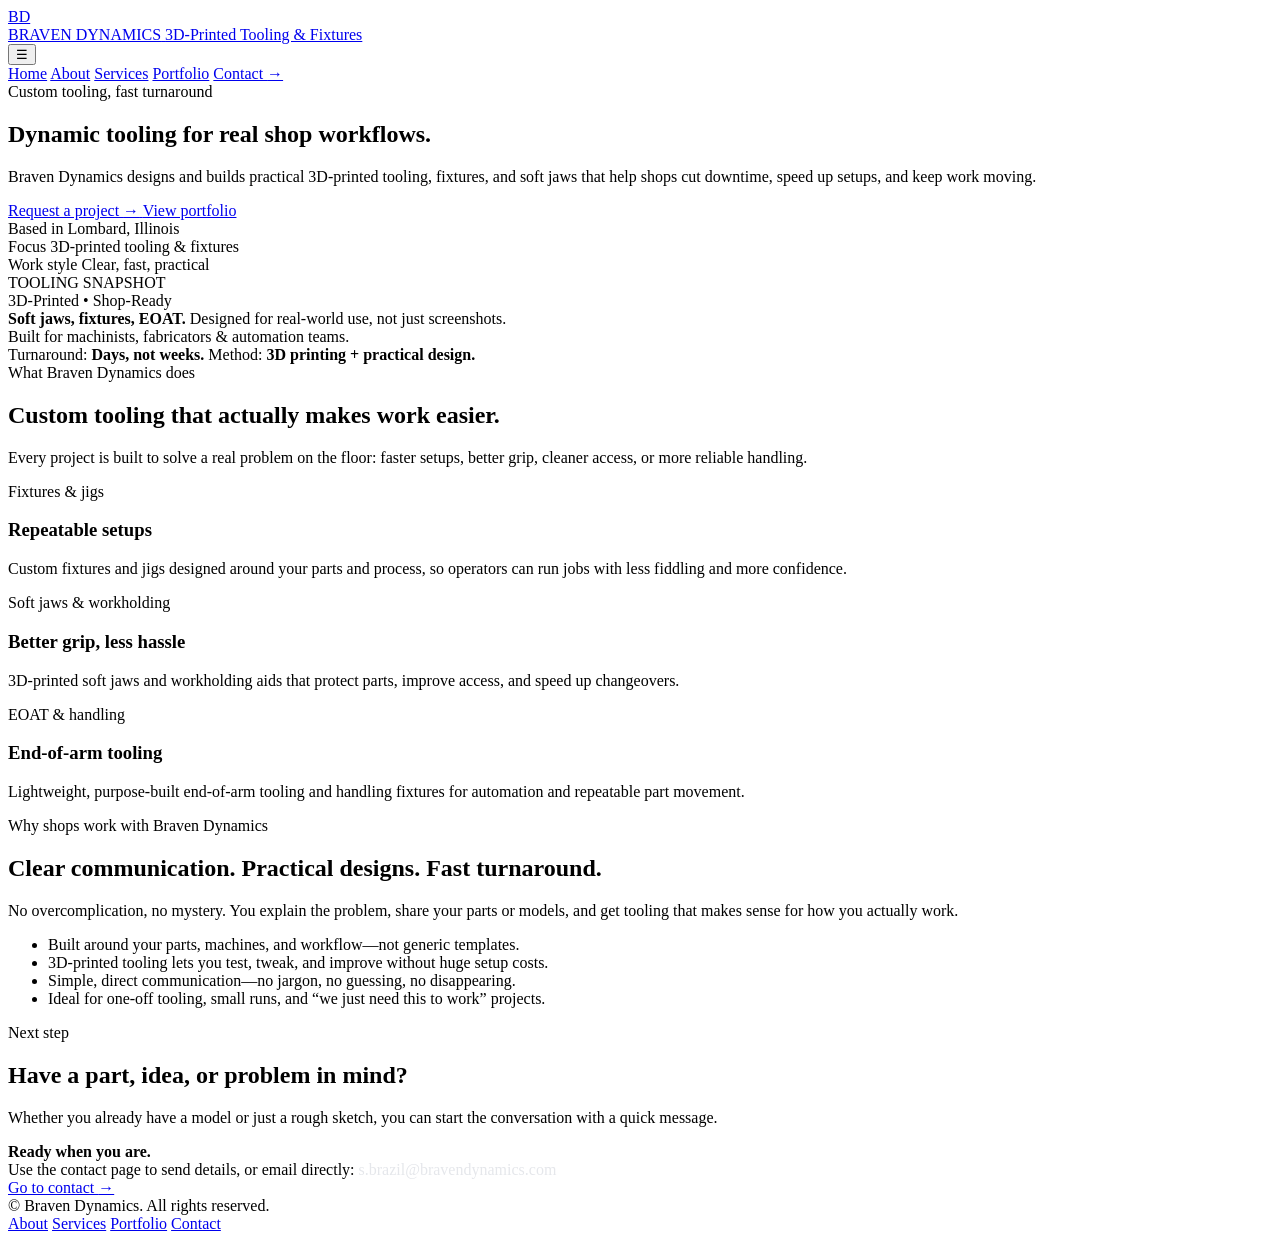
==== index.html @ e19ca47b "Create index.html" ====
<!DOCTYPE html>
<html lang="en">
<head>
  <meta charset="UTF-8" />
  <title>Braven Dynamics | 3D-Printed Tooling & Custom Fixtures</title>
  <meta name="viewport" content="width=device-width, initial-scale=1" />
  <link rel="stylesheet" href="style.css" />
</head>
<body>
<div class="site-wrapper">
  <header class="top-bar">
    <div class="container nav">
      <a href="index.html" class="brand">
        <div class="brand-mark">BD</div>
        <div class="brand-text">
          <span class="brand-name">BRAVEN DYNAMICS</span>
          <span class="brand-tagline">3D-Printed Tooling & Fixtures</span>
        </div>
      </a>

      <button class="nav-toggle" aria-label="Toggle navigation">☰</button>

      <nav class="nav-links">
        <a href="index.html">Home</a>
        <a href="about.html">About</a>
        <a href="services.html">Services</a>
        <a href="portfolio.html">Portfolio</a>
        <a href="contact.html" class="nav-cta">
          Contact
          <span>→</span>
        </a>
      </nav>
    </div>
  </header>

  <main>
    <section class="hero">
      <div class="container hero-grid">
        <div>
          <div class="hero-kicker">
            <div class="hero-kicker-dot"></div>
            Custom tooling, fast turnaround
          </div>

          <h1 class="hero-title">
            <span>Dynamic tooling</span>
            <span class="hero-title-accent">for real shop workflows.</span>
          </h1>

          <p class="hero-subtitle">
            Braven Dynamics designs and builds practical 3D-printed tooling, fixtures, and soft jaws
            that help shops cut downtime, speed up setups, and keep work moving.
          </p>

          <div class="hero-actions">
            <a href="contact.html" class="btn-primary">
              Request a project
              <span>→</span>
            </a>
            <a href="portfolio.html" class="btn-secondary">
              View portfolio
            </a>
          </div>

          <div class="hero-meta">
            <div class="hero-meta-item">
              <span class="hero-meta-label">Based in</span>
              <span class="hero-meta-value">Lombard, Illinois</span>
            </div>
            <div class="hero-meta-item">
              <span class="hero-meta-label">Focus</span>
              <span class="hero-meta-value">3D-printed tooling & fixtures</span>
            </div>
            <div class="hero-meta-item">
              <span class="hero-meta-label">Work style</span>
              <span class="hero-meta-value">Clear, fast, practical</span>
            </div>
          </div>
        </div>

        <div class="hero-visual">
          <div class="hero-card">
            <div class="hero-card-header">
              <div class="hero-card-title">TOOLING SNAPSHOT</div>
              <div class="hero-card-pill">3D-Printed • Shop-Ready</div>
            </div>

            <div class="hero-card-main">
              <div class="hero-card-metric">
                <strong>Soft jaws, fixtures, EOAT.</strong>
                <span>Designed for real-world use, not just screenshots.</span>
              </div>
              <div>
                <div class="hero-card-badge">
                  <div class="hero-card-badge-dot"></div>
                  Built for machinists, fabricators & automation teams.
                </div>
              </div>
            </div>

            <div class="hero-card-footer">
              <span>Turnaround: <strong>Days, not weeks.</strong></span>
              <span>Method: <strong>3D printing + practical design.</strong></span>
            </div>
          </div>

          <div class="hero-orbit">
            <div class="hero-orbit-circle"></div>
            <div class="hero-orbit-circle"></div>
            <div class="hero-orbit-dot"></div>
          </div>
        </div>
      </div>
    </section>

    <section class="section">
      <div class="container">
        <div class="section-header">
          <div class="section-kicker">What Braven Dynamics does</div>
          <h2 class="section-title">Custom tooling that actually makes work easier.</h2>
          <p class="section-description">
            Every project is built to solve a real problem on the floor: faster setups, better grip,
            cleaner access, or more reliable handling.
          </p>
        </div>

        <div class="card-grid">
          <div class="card">
            <div class="card-label">Fixtures & jigs</div>
            <h3 class="card-title">Repeatable setups</h3>
            <p class="card-body">
              Custom fixtures and jigs designed around your parts and process, so operators can run
              jobs with less fiddling and more confidence.
            </p>
          </div>

          <div class="card">
            <div class="card-label">Soft jaws & workholding</div>
            <h3 class="card-title">Better grip, less hassle</h3>
            <p class="card-body">
              3D-printed soft jaws and workholding aids that protect parts, improve access, and
              speed up changeovers.
            </p>
          </div>

          <div class="card">
            <div class="card-label">EOAT & handling</div>
            <h3 class="card-title">End-of-arm tooling</h3>
            <p class="card-body">
              Lightweight, purpose-built end-of-arm tooling and handling fixtures for automation
              and repeatable part movement.
            </p>
          </div>
        </div>
      </div>
    </section>

    <section class="section">
      <div class="container two-column">
        <div>
          <div class="section-header">
            <div class="section-kicker">Why shops work with Braven Dynamics</div>
            <h2 class="section-title">Clear communication. Practical designs. Fast turnaround.</h2>
            <p class="section-description">
              No overcomplication, no mystery. You explain the problem, share your parts or models,
              and get tooling that makes sense for how you actually work.
            </p>
          </div>
        </div>

        <div>
          <ul class="list">
            <li>
              <div class="list-bullet"></div>
              <span>Built around your parts, machines, and workflow—not generic templates.</span>
            </li>
            <li>
              <div class="list-bullet"></div>
              <span>3D-printed tooling lets you test, tweak, and improve without huge setup costs.</span>
            </li>
            <li>
              <div class="list-bullet"></div>
              <span>Simple, direct communication—no jargon, no guessing, no disappearing.</span>
            </li>
            <li>
              <div class="list-bullet"></div>
              <span>Ideal for one-off tooling, small runs, and “we just need this to work” projects.</span>
            </li>
          </ul>
        </div>
      </div>
    </section>

    <section class="section">
      <div class="container">
        <div class="section-header">
          <div class="section-kicker">Next step</div>
          <h2 class="section-title">Have a part, idea, or problem in mind?</h2>
          <p class="section-description">
            Whether you already have a model or just a rough sketch, you can start the conversation
            with a quick message.
          </p>
        </div>

        <div class="form-card">
          <div class="form-footer">
            <div>
              <strong>Ready when you are.</strong><br />
              Use the contact page to send details, or email directly:
              <span style="color:#e5e7eb;">s.brazil@bravendynamics.com</span>
            </div>
            <a href="contact.html" class="btn-primary">
              Go to contact
              <span>→</span>
            </a>
          </div>
        </div>
      </div>
    </section>
  </main>

  <footer class="footer">
    <div class="container footer-inner">
      <span>© Braven Dynamics. All rights reserved.</span>
      <div class="footer-links">
        <a href="about.html">About</a>
        <a href="services.html">Services</a>
        <a href="portfolio.html">Portfolio</a>
        <a href="contact.html">Contact</a>
      </div>
    </div>
  </footer>
</div>

<script src="script.js"></script>
</body>
</html>
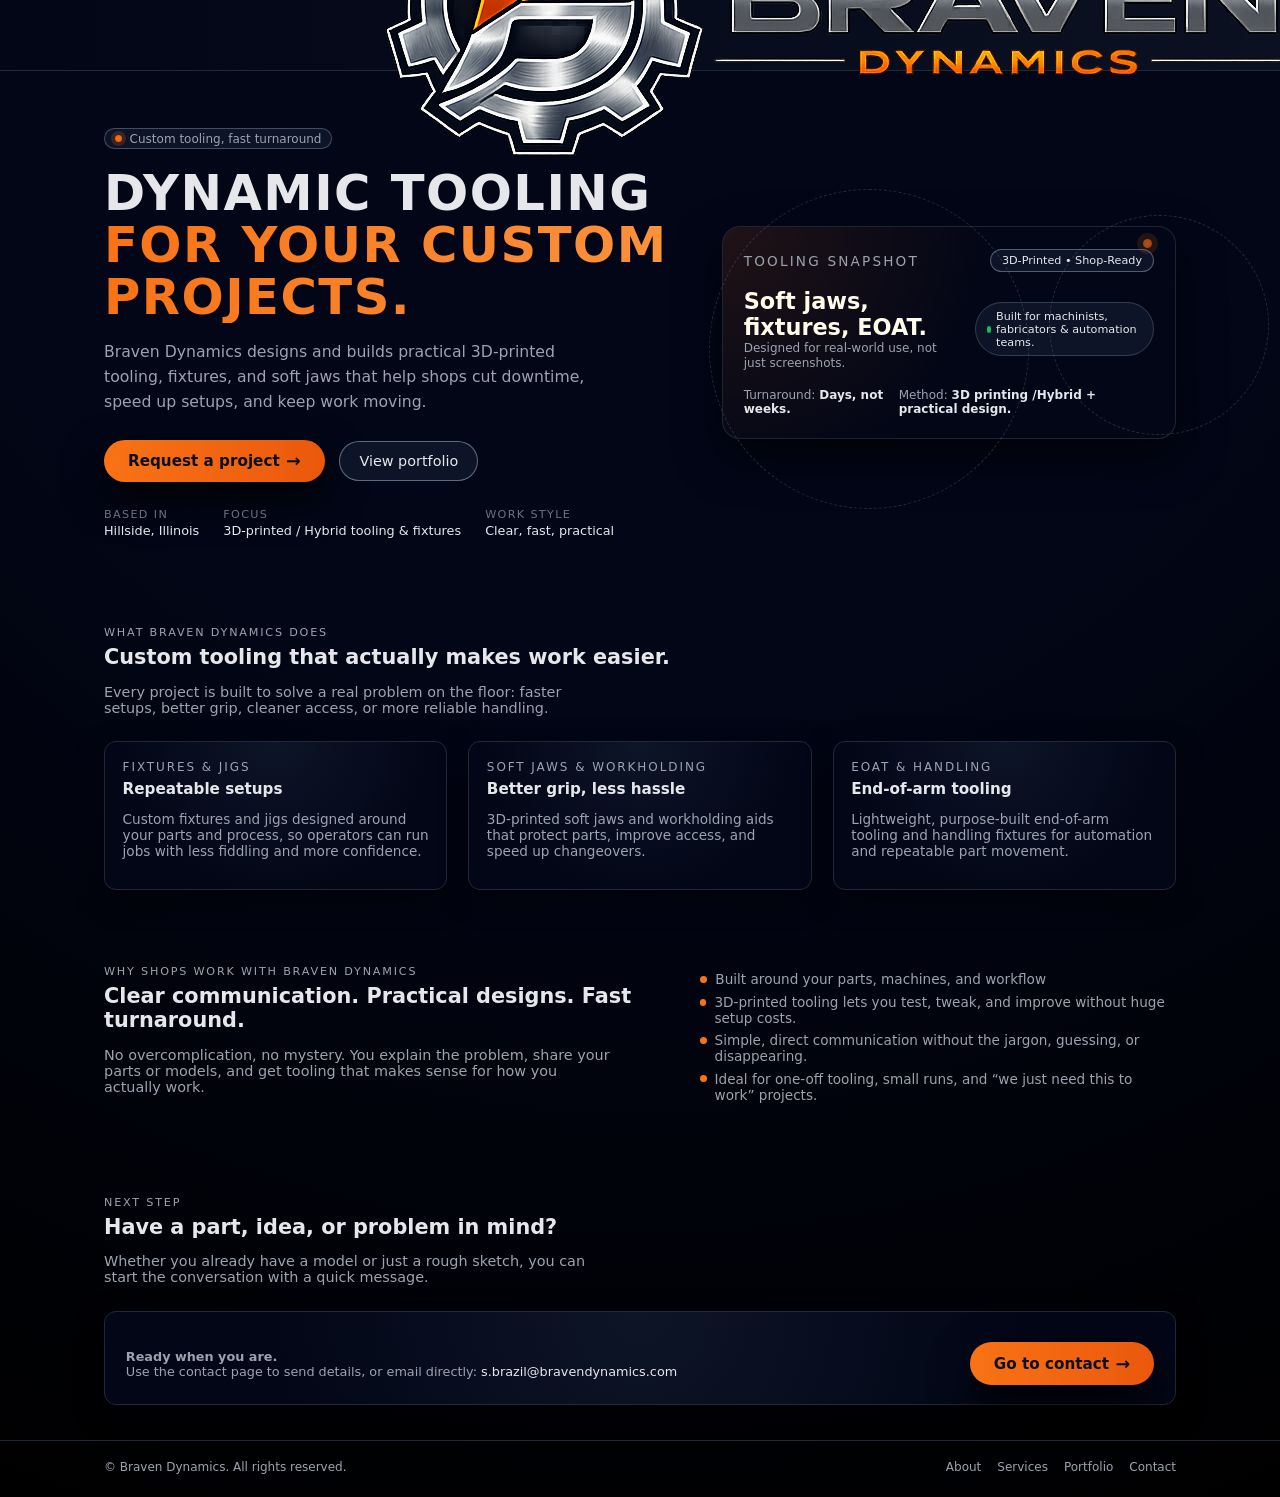
==== commit 9614712b: "Update index.html" ====
--- a/index.html
+++ b/index.html
@@ -11,10 +11,8 @@
   <header class="top-bar">
     <div class="container nav">
       <a href="index.html" class="brand">
-        <div class="brand-mark">BD</div>
         <div class="brand-text">
-          <span class="brand-name">BRAVEN DYNAMICS</span>
-          <span class="brand-tagline">3D-Printed Tooling & Fixtures</span>
+          <img src="images/braven-dynamics-logo.png" alt="Braven Dynamics Logo" class="logo">
         </div>
       </a>
 
@@ -43,8 +41,8 @@
           </div>
 
           <h1 class="hero-title">
-            <span>Dynamic tooling</span>
-            <span class="hero-title-accent">for real shop workflows.</span>
+            <span>Dynamic Tooling</span>
+            <span class="hero-title-accent">for your custom projects.</span>
           </h1>
 
           <p class="hero-subtitle">
@@ -65,11 +63,11 @@
           <div class="hero-meta">
             <div class="hero-meta-item">
               <span class="hero-meta-label">Based in</span>
-              <span class="hero-meta-value">Lombard, Illinois</span>
+              <span class="hero-meta-value">Hillside, Illinois</span>
             </div>
             <div class="hero-meta-item">
               <span class="hero-meta-label">Focus</span>
-              <span class="hero-meta-value">3D-printed tooling & fixtures</span>
+              <span class="hero-meta-value">3D-printed / Hybrid tooling & fixtures</span>
             </div>
             <div class="hero-meta-item">
               <span class="hero-meta-label">Work style</span>
@@ -100,7 +98,7 @@
 
             <div class="hero-card-footer">
               <span>Turnaround: <strong>Days, not weeks.</strong></span>
-              <span>Method: <strong>3D printing + practical design.</strong></span>
+              <span>Method: <strong>3D printing /Hybrid + practical design.</strong></span>
             </div>
           </div>
 
@@ -172,7 +170,7 @@
           <ul class="list">
             <li>
               <div class="list-bullet"></div>
-              <span>Built around your parts, machines, and workflow—not generic templates.</span>
+              <span>Built around your parts, machines, and workflow</span>
             </li>
             <li>
               <div class="list-bullet"></div>
@@ -180,7 +178,7 @@
             </li>
             <li>
               <div class="list-bullet"></div>
-              <span>Simple, direct communication—no jargon, no guessing, no disappearing.</span>
+              <span>Simple, direct communication without the jargon, guessing, or disappearing.</span>
             </li>
             <li>
               <div class="list-bullet"></div>
--- a/style.css
+++ b/style.css
@@ -0,0 +1,747 @@
+:root {
+  --bg-dark: #050816;
+  --bg-darker: #020617;
+  --bg-card: #0b1120;
+  --text-main: #e5e7eb;
+  --text-muted: #9ca3af;
+  --accent: #f97316;
+  --accent-soft: rgba(249, 115, 22, 0.12);
+  --border-subtle: #1f2937;
+  --radius-lg: 12px;
+  --radius-md: 8px;
+  --radius-full: 999px;
+  --shadow-soft: 0 18px 45px rgba(0, 0, 0, 0.65);
+  --shadow-subtle: 0 10px 30px rgba(0, 0, 0, 0.45);
+  --max-width: 1120px;
+  --nav-height: 70px;
+}
+
+*,
+*::before,
+*::after {
+  box-sizing: border-box;
+}
+
+html, body {
+  margin: 0;
+  padding: 0;
+  font-family: system-ui, -apple-system, BlinkMacSystemFont, "SF Pro Text",
+    "Segoe UI", sans-serif;
+  background: radial-gradient(circle at top, #020617 0, #020617 40%, #000 100%);
+  color: var(--text-main);
+  scroll-behavior: smooth;
+}
+
+body {
+  min-height: 100vh;
+}
+
+/* Layout */
+
+.site-wrapper {
+  min-height: 100vh;
+  display: flex;
+  flex-direction: column;
+}
+
+main {
+  flex: 1;
+}
+
+/* Container */
+
+.container {
+  width: 100%;
+  max-width: var(--max-width);
+  margin: 0 auto;
+  padding: 0 1.5rem;
+}
+
+/* Top bar */
+
+.top-bar {
+  background: linear-gradient(to right, #020617, #0b1120);
+  border-bottom: 1px solid var(--border-subtle);
+  position: sticky;
+  top: 0;
+  z-index: 50;
+  backdrop-filter: blur(14px);
+  background-color: rgba(2, 6, 23, 0.92);
+}
+
+.nav {
+  height: var(--nav-height);
+  display: flex;
+  align-items: center;
+  justify-content: space-between;
+}
+
+.brand {
+  display: flex;
+  align-items: center;
+  gap: 0.6rem;
+}
+
+.brand-mark {
+  width: 32px;
+  height: 32px;
+  border-radius: 10px;
+  background: radial-gradient(circle at 30% 20%, #f97316, #ea580c 40%, #111827 100%);
+  box-shadow: 0 0 0 1px rgba(249, 115, 22, 0.4), 0 12px 30px rgba(0, 0, 0, 0.8);
+  display: flex;
+  align-items: center;
+  justify-content: center;
+  color: #fefce8;
+  font-weight: 700;
+  font-size: 0.9rem;
+}
+
+.brand-text {
+  display: flex;
+  flex-direction: column;
+}
+
+.brand-name {
+  font-weight: 700;
+  letter-spacing: 0.12em;
+  font-size: 0.8rem;
+  text-transform: uppercase;
+}
+
+.brand-tagline {
+  font-size: 0.7rem;
+  color: var(--text-muted);
+}
+
+/* Nav links */
+
+.nav-links {
+  display: flex;
+  align-items: center;
+  gap: 1.5rem;
+}
+
+.nav-links a {
+  color: var(--text-muted);
+  text-decoration: none;
+  font-size: 0.9rem;
+  position: relative;
+  padding-bottom: 0.2rem;
+  transition: color 0.18s ease;
+}
+
+.nav-links a::after {
+  content: "";
+  position: absolute;
+  left: 0;
+  bottom: 0;
+  width: 0;
+  height: 2px;
+  background: linear-gradient(to right, #f97316, #fb923c);
+  border-radius: 999px;
+  transition: width 0.2s ease;
+}
+
+.nav-links a:hover {
+  color: #f9fafb;
+}
+
+.nav-links a:hover::after {
+  width: 100%;
+}
+
+.nav-cta {
+  padding: 0.45rem 1rem;
+  border-radius: var(--radius-full);
+  border: 1px solid rgba(249, 115, 22, 0.6);
+  background: radial-gradient(circle at top left, rgba(249, 115, 22, 0.18), transparent 55%);
+  color: #fefce8;
+  font-size: 0.85rem;
+  text-decoration: none;
+  display: inline-flex;
+  align-items: center;
+  gap: 0.35rem;
+  box-shadow: 0 10px 25px rgba(0, 0, 0, 0.7);
+}
+
+.nav-cta span {
+  font-size: 1rem;
+}
+
+/* Mobile nav */
+
+.nav-toggle {
+  display: none;
+  background: none;
+  border: none;
+  color: var(--text-main);
+  font-size: 1.4rem;
+}
+
+@media (max-width: 768px) {
+  .nav-links {
+    display: none;
+  }
+
+  .nav-toggle {
+    display: block;
+  }
+
+  .nav-links.mobile-open {
+    display: flex;
+    flex-direction: column;
+    position: absolute;
+    top: var(--nav-height);
+    right: 0;
+    left: 0;
+    padding: 1rem 1.5rem 1.25rem;
+    background: radial-gradient(circle at top, #020617, #020617 40%, #000 100%);
+    border-bottom: 1px solid var(--border-subtle);
+  }
+
+  .nav-links.mobile-open a {
+    padding: 0.4rem 0;
+  }
+
+  .nav-links.mobile-open .nav-cta {
+    margin-top: 0.4rem;
+    justify-content: center;
+  }
+}
+
+/* Hero */
+
+.hero {
+  padding: 3.5rem 0 3rem;
+}
+
+.hero-grid {
+  display: grid;
+  grid-template-columns: minmax(0, 1.4fr) minmax(0, 1.1fr);
+  gap: 2.5rem;
+  align-items: center;
+}
+
+.hero-kicker {
+  display: inline-flex;
+  align-items: center;
+  gap: 0.5rem;
+  padding: 0.18rem 0.6rem;
+  border-radius: var(--radius-full);
+  background: rgba(15, 23, 42, 0.9);
+  border: 1px solid rgba(148, 163, 184, 0.4);
+  color: var(--text-muted);
+  font-size: 0.75rem;
+  margin-bottom: 1.1rem;
+}
+
+.hero-kicker-dot {
+  width: 7px;
+  height: 7px;
+  border-radius: 999px;
+  background: radial-gradient(circle at center, #f97316, #ea580c);
+  box-shadow: 0 0 0 4px rgba(249, 115, 22, 0.18);
+}
+
+.hero-title {
+  font-size: clamp(2.2rem, 3vw + 1.4rem, 3.1rem);
+  line-height: 1.05;
+  letter-spacing: 0.03em;
+  text-transform: uppercase;
+  margin: 0 0 0.8rem;
+}
+
+.hero-title span {
+  display: block;
+}
+
+.hero-title-accent {
+  background: linear-gradient(to right, #f97316, #fb923c);
+  -webkit-background-clip: text;
+  color: transparent;
+}
+
+.hero-subtitle {
+  font-size: 0.98rem;
+  color: var(--text-muted);
+  max-width: 32rem;
+  line-height: 1.6;
+  margin-bottom: 1.6rem;
+}
+
+.hero-actions {
+  display: flex;
+  flex-wrap: wrap;
+  gap: 0.9rem;
+  align-items: center;
+  margin-bottom: 1.6rem;
+}
+
+.btn-primary {
+  padding: 0.7rem 1.5rem;
+  border-radius: var(--radius-full);
+  border: none;
+  background: linear-gradient(to right, #f97316, #ea580c);
+  color: #0b1120;
+  font-weight: 600;
+  font-size: 0.95rem;
+  text-decoration: none;
+  display: inline-flex;
+  align-items: center;
+  gap: 0.4rem;
+  box-shadow: 0 16px 40px rgba(0, 0, 0, 0.9);
+  cursor: pointer;
+}
+
+.btn-primary span {
+  font-size: 1.1rem;
+}
+
+.btn-secondary {
+  padding: 0.7rem 1.2rem;
+  border-radius: var(--radius-full);
+  border: 1px solid rgba(148, 163, 184, 0.6);
+  background: rgba(15, 23, 42, 0.9);
+  color: var(--text-main);
+  font-size: 0.9rem;
+  text-decoration: none;
+  display: inline-flex;
+  align-items: center;
+  gap: 0.4rem;
+}
+
+.hero-meta {
+  display: flex;
+  flex-wrap: wrap;
+  gap: 1.5rem;
+  font-size: 0.8rem;
+  color: var(--text-muted);
+}
+
+.hero-meta-item {
+  display: flex;
+  flex-direction: column;
+  gap: 0.15rem;
+}
+
+.hero-meta-label {
+  text-transform: uppercase;
+  letter-spacing: 0.12em;
+  font-size: 0.7rem;
+  color: #6b7280;
+}
+
+.hero-meta-value {
+  color: #e5e7eb;
+}
+
+/* Hero visual */
+
+.hero-visual {
+  position: relative;
+}
+
+.hero-card {
+  background: radial-gradient(circle at top left, rgba(249, 115, 22, 0.12), #020617 55%);
+  border-radius: 18px;
+  border: 1px solid rgba(31, 41, 55, 0.9);
+  box-shadow: var(--shadow-soft);
+  padding: 1.4rem 1.3rem;
+  position: relative;
+  overflow: hidden;
+}
+
+.hero-card-header {
+  display: flex;
+  justify-content: space-between;
+  align-items: center;
+  margin-bottom: 1rem;
+}
+
+.hero-card-title {
+  font-size: 0.85rem;
+  text-transform: uppercase;
+  letter-spacing: 0.16em;
+  color: #9ca3af;
+}
+
+.hero-card-pill {
+  padding: 0.25rem 0.7rem;
+  border-radius: var(--radius-full);
+  background: rgba(15, 23, 42, 0.9);
+  border: 1px solid rgba(148, 163, 184, 0.5);
+  font-size: 0.7rem;
+  color: #e5e7eb;
+}
+
+.hero-card-main {
+  display: grid;
+  grid-template-columns: minmax(0, 1.2fr) minmax(0, 1fr);
+  gap: 1rem;
+  align-items: center;
+}
+
+.hero-card-metric {
+  font-size: 0.8rem;
+  color: var(--text-muted);
+}
+
+.hero-card-metric strong {
+  display: block;
+  font-size: 1.4rem;
+  color: #fefce8;
+}
+
+.hero-card-metric span {
+  font-size: 0.75rem;
+}
+
+.hero-card-badge {
+  padding: 0.4rem 0.7rem;
+  border-radius: var(--radius-full);
+  background: rgba(15, 23, 42, 0.9);
+  border: 1px solid rgba(55, 65, 81, 0.9);
+  font-size: 0.7rem;
+  color: #e5e7eb;
+  display: inline-flex;
+  align-items: center;
+  gap: 0.35rem;
+}
+
+.hero-card-badge-dot {
+  width: 7px;
+  height: 7px;
+  border-radius: 999px;
+  background: radial-gradient(circle at center, #22c55e, #16a34a);
+}
+
+.hero-card-footer {
+  margin-top: 1.1rem;
+  display: flex;
+  justify-content: space-between;
+  align-items: center;
+  font-size: 0.75rem;
+  color: var(--text-muted);
+}
+
+.hero-card-footer span strong {
+  color: #e5e7eb;
+}
+
+.hero-orbit {
+  position: absolute;
+  inset: -40px;
+  pointer-events: none;
+  opacity: 0.7;
+}
+
+.hero-orbit-circle {
+  position: absolute;
+  border-radius: 999px;
+  border: 1px dashed rgba(148, 163, 184, 0.35);
+}
+
+.hero-orbit-circle:nth-child(1) {
+  width: 220px;
+  height: 220px;
+  top: 10%;
+  right: -10%;
+}
+
+.hero-orbit-circle:nth-child(2) {
+  width: 320px;
+  height: 320px;
+  bottom: -10%;
+  left: 5%;
+}
+
+.hero-orbit-dot {
+  width: 9px;
+  height: 9px;
+  border-radius: 999px;
+  background: radial-gradient(circle at center, #f97316, #ea580c);
+  position: absolute;
+  top: 18%;
+  right: 12%;
+  box-shadow: 0 0 0 6px rgba(249, 115, 22, 0.18);
+}
+
+/* Sections */
+
+.section {
+  padding: 2.5rem 0 2.2rem;
+}
+
+.section-header {
+  margin-bottom: 1.6rem;
+}
+
+.section-kicker {
+  text-transform: uppercase;
+  letter-spacing: 0.16em;
+  font-size: 0.7rem;
+  color: #9ca3af;
+  margin-bottom: 0.4rem;
+}
+
+.section-title {
+  font-size: 1.3rem;
+  margin: 0;
+}
+
+.section-description {
+  font-size: 0.9rem;
+  color: var(--text-muted);
+  max-width: 32rem;
+}
+
+/* Cards */
+
+.card-grid {
+  display: grid;
+  grid-template-columns: repeat(3, minmax(0, 1fr));
+  gap: 1.3rem;
+}
+
+.card {
+  background: radial-gradient(circle at top, rgba(15, 23, 42, 0.9), #020617 70%);
+  border-radius: var(--radius-lg);
+  border: 1px solid var(--border-subtle);
+  padding: 1.1rem 1.1rem 1rem;
+  box-shadow: var(--shadow-subtle);
+}
+
+.card-label {
+  font-size: 0.75rem;
+  text-transform: uppercase;
+  letter-spacing: 0.16em;
+  color: #9ca3af;
+  margin-bottom: 0.35rem;
+}
+
+.card-title {
+  font-size: 0.95rem;
+  margin: 0 0 0.4rem;
+}
+
+.card-body {
+  font-size: 0.85rem;
+  color: var(--text-muted);
+}
+
+/* Two-column section */
+
+.two-column {
+  display: grid;
+  grid-template-columns: minmax(0, 1.2fr) minmax(0, 1fr);
+  gap: 1.6rem;
+}
+
+.list {
+  list-style: none;
+  padding: 0;
+  margin: 0.4rem 0 0;
+}
+
+.list li {
+  display: flex;
+  align-items: flex-start;
+  gap: 0.5rem;
+  font-size: 0.85rem;
+  color: var(--text-muted);
+  margin-bottom: 0.4rem;
+}
+
+.list-bullet {
+  width: 7px;
+  height: 7px;
+  border-radius: 999px;
+  background: var(--accent);
+  margin-top: 0.3rem;
+}
+
+/* Portfolio */
+
+.portfolio-grid {
+  display: grid;
+  grid-template-columns: repeat(3, minmax(0, 1fr));
+  gap: 1.2rem;
+}
+
+.portfolio-card {
+  background: radial-gradient(circle at top, rgba(15, 23, 42, 0.9), #020617 70%);
+  border-radius: var(--radius-lg);
+  border: 1px solid var(--border-subtle);
+  overflow: hidden;
+  box-shadow: var(--shadow-subtle);
+}
+
+.portfolio-thumb {
+  background: linear-gradient(135deg, #020617, #111827);
+  height: 140px;
+  display: flex;
+  align-items: center;
+  justify-content: center;
+  color: #4b5563;
+  font-size: 0.8rem;
+}
+
+.portfolio-body {
+  padding: 0.9rem 1rem 0.9rem;
+}
+
+.portfolio-title {
+  font-size: 0.9rem;
+  margin: 0 0 0.25rem;
+}
+
+.portfolio-meta {
+  font-size: 0.75rem;
+  color: var(--text-muted);
+}
+
+/* Forms */
+
+.form-card {
+  background: radial-gradient(circle at top, rgba(15, 23, 42, 0.9), #020617 70%);
+  border-radius: var(--radius-lg);
+  border: 1px solid var(--border-subtle);
+  padding: 1.3rem 1.3rem 1.2rem;
+  box-shadow: var(--shadow-subtle);
+}
+
+.form-row {
+  display: flex;
+  gap: 1rem;
+  flex-wrap: wrap;
+}
+
+.form-group {
+  flex: 1;
+  min-width: 180px;
+  display: flex;
+  flex-direction: column;
+  gap: 0.3rem;
+  margin-bottom: 0.8rem;
+}
+
+label {
+  font-size: 0.8rem;
+  color: #e5e7eb;
+}
+
+input,
+textarea {
+  background: #020617;
+  border-radius: var(--radius-md);
+  border: 1px solid #1f2937;
+  padding: 0.55rem 0.7rem;
+  color: var(--text-main);
+  font-size: 0.85rem;
+  outline: none;
+}
+
+input:focus,
+textarea:focus {
+  border-color: rgba(249, 115, 22, 0.8);
+  box-shadow: 0 0 0 1px rgba(249, 115, 22, 0.4);
+}
+
+textarea {
+  min-height: 120px;
+  resize: vertical;
+}
+
+.form-footer {
+  display: flex;
+  justify-content: space-between;
+  align-items: center;
+  gap: 0.8rem;
+  margin-top: 0.6rem;
+  font-size: 0.8rem;
+  color: var(--text-muted);
+}
+
+/* Footer */
+
+.footer {
+  border-top: 1px solid var(--border-subtle);
+  padding: 1.2rem 0 1.4rem;
+  font-size: 0.75rem;
+  color: var(--text-muted);
+}
+
+.footer-inner {
+  display: flex;
+  justify-content: space-between;
+  align-items: center;
+  gap: 0.8rem;
+  flex-wrap: wrap;
+}
+
+.footer-links {
+  display: flex;
+  gap: 1rem;
+}
+
+.footer-links a {
+  color: var(--text-muted);
+  text-decoration: none;
+}
+
+/* Page header */
+
+.page-header {
+  padding: 2.4rem 0 1.6rem;
+}
+
+.page-kicker {
+  text-transform: uppercase;
+  letter-spacing: 0.16em;
+  font-size: 0.7rem;
+  color: #9ca3af;
+  margin-bottom: 0.4rem;
+}
+
+.page-title {
+  font-size: 1.7rem;
+  margin: 0 0 0.4rem;
+}
+
+.page-description {
+  font-size: 0.9rem;
+  color: var(--text-muted);
+  max-width: 34rem;
+}
+
+/* Responsive */
+
+@media (max-width: 960px) {
+  .hero-grid {
+    grid-template-columns: minmax(0, 1fr);
+  }
+
+  .hero-visual {
+    order: -1;
+  }
+
+  .card-grid,
+  .portfolio-grid {
+    grid-template-columns: repeat(2, minmax(0, 1fr));
+  }
+
+  .two-column {
+    grid-template-columns: minmax(0, 1fr);
+  }
+}
+
+@media (max-width: 640px) {
+  .card-grid,
+  .portfolio-grid {
+    grid-template-columns: minmax(0, 1fr);
+  }
+
+  .hero {
+    padding-top: 2.4rem;
+  }
+}
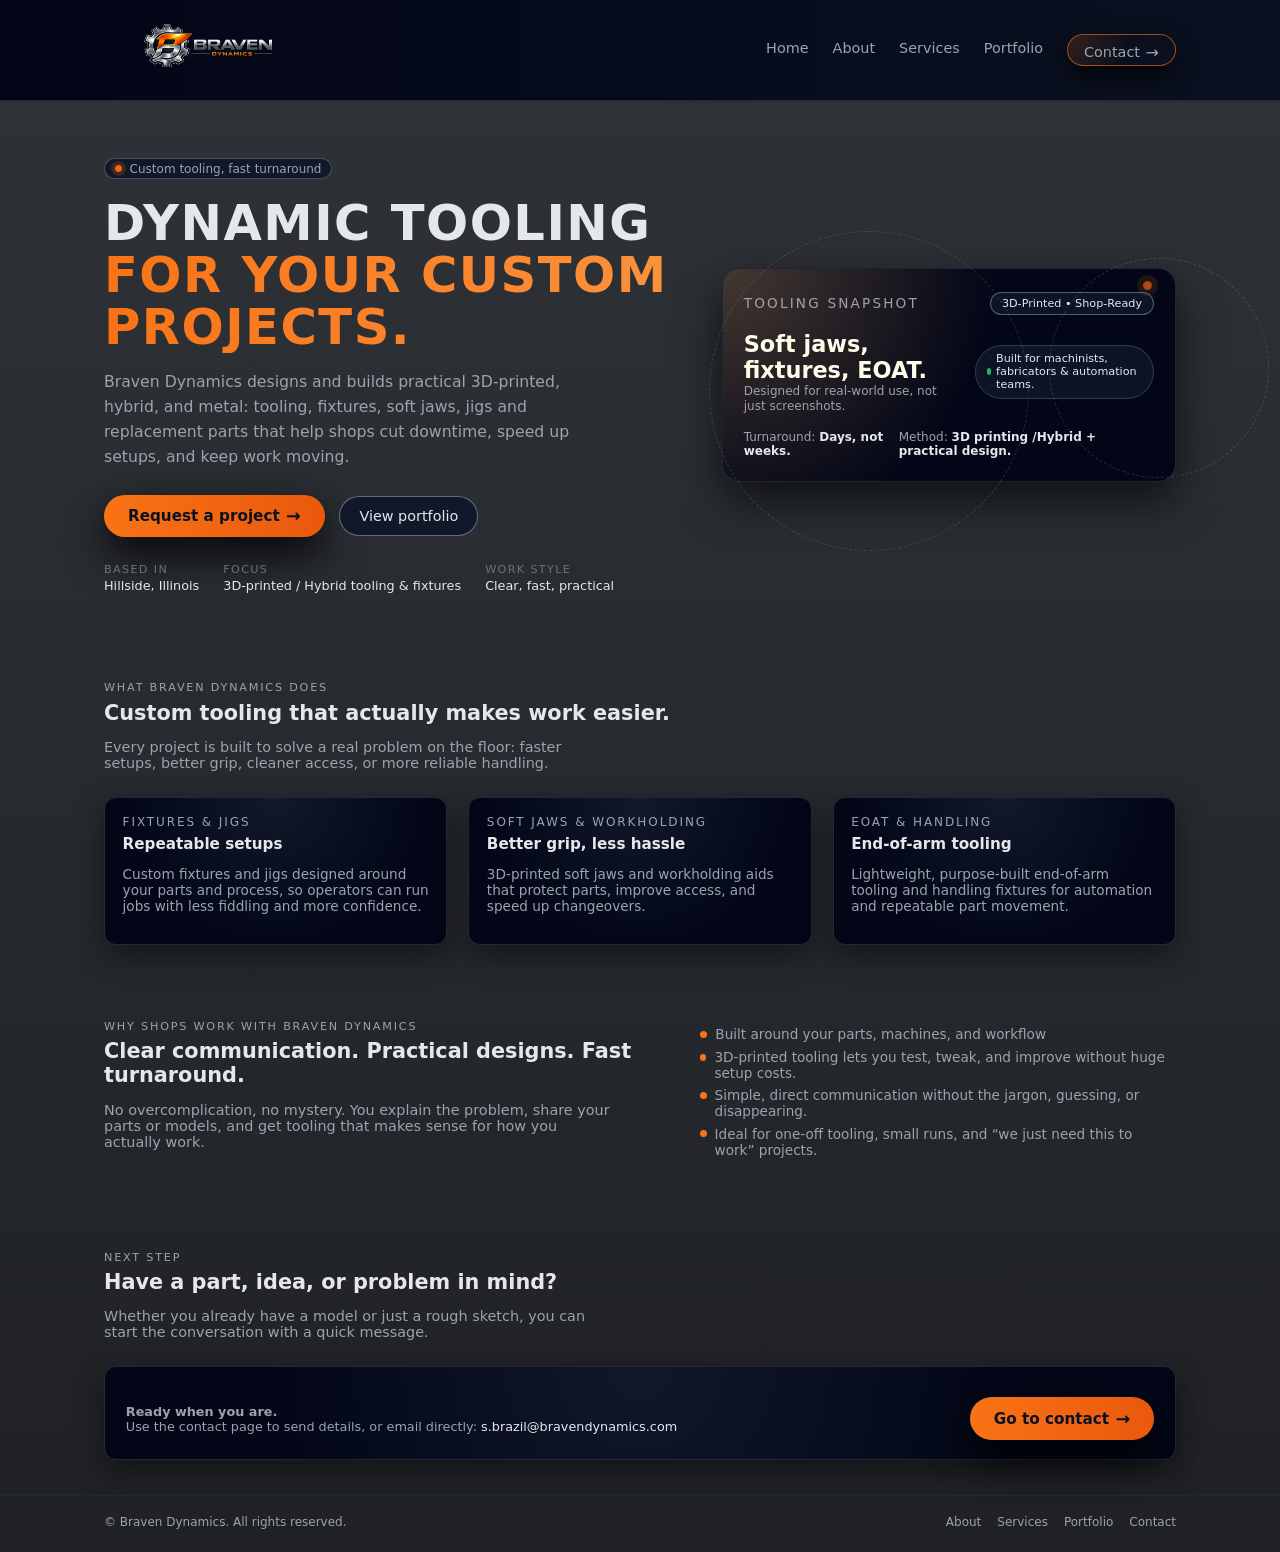
==== commit cfe24d88: "Update description of Braven Dynamics services" ====
--- a/index.html
+++ b/index.html
@@ -46,7 +46,7 @@
           </h1>
 
           <p class="hero-subtitle">
-            Braven Dynamics designs and builds practical 3D-printed tooling, fixtures, and soft jaws
+            Braven Dynamics designs and builds practical 3D-printed, hybrid, and metal: tooling, fixtures, soft jaws, jigs and replacement parts
             that help shops cut downtime, speed up setups, and keep work moving.
           </p>
 
--- a/style.css
+++ b/style.css
@@ -23,14 +23,31 @@
 }
 
 html, body {
-  margin: 0;
-  padding: 0;
-  font-family: system-ui, -apple-system, BlinkMacSystemFont, "SF Pro Text",
-    "Segoe UI", sans-serif;
-  background: radial-gradient(circle at top, #020617 0, #020617 40%, #000 100%);
-  color: var(--text-main);
-  scroll-behavior: smooth;
-}
+    margin: 0;
+    padding: 0;
+    font-family: system-ui, -apple-system, BlinkMacSystemFont, "SF Pro Text", "Segoe UI", sans-serif;
+    background: linear-gradient(to bottom, #2f3338, #1f2125);
+    color: var(--text-main);
+    scroll-behavior: smooth;
+    overflow-x: hidden;
+}
+
+header {
+    display: flex;
+    align-items: center;
+    gap: 25px;
+    padding: 15px 30px; 
+    height: auto; 
+}
+
+.logo {
+    height: auto; 
+    width: 220px;
+    max-width: 100%;
+    flex-shrink: 0;
+    display: block;
+}
+
 
 body {
   min-height: 100vh;
@@ -178,15 +195,32 @@
   font-size: 1.4rem;
 }
 
+
 @media (max-width: 768px) {
-  .nav-links {
+
+   .nav-links {
     display: none;
+   }
+
+  .nav{
+    padding: 0 1.25rem;
   }
 
   .nav-toggle {
     display: block;
-  }
-
+    margin-right: 0.5rem;
+    padding: 0.4rem;
+    cursor: pointer;
+  }
+
+  .logo{
+    height: 180px;
+  }
+
+  header{
+    padding: 10px 1.25rem;
+  }
+  
   .nav-links.mobile-open {
     display: flex;
     flex-direction: column;
@@ -197,6 +231,7 @@
     padding: 1rem 1.5rem 1.25rem;
     background: radial-gradient(circle at top, #020617, #020617 40%, #000 100%);
     border-bottom: 1px solid var(--border-subtle);
+    z-index:100;
   }
 
   .nav-links.mobile-open a {
@@ -578,7 +613,7 @@
 
 .portfolio-thumb {
   background: linear-gradient(135deg, #020617, #111827);
-  height: 140px;
+  height: 180px;
   display: flex;
   align-items: center;
   justify-content: center;
@@ -586,13 +621,22 @@
   font-size: 0.8rem;
 }
 
+.portfolio-thumb img {
+  width: 100%;
+  height: 100%;
+  object-fit: cover;
+  display: block;
+  border-radius: var(--radius-lg) var(--radius-lg) 0 0;
+}
+
+
 .portfolio-body {
   padding: 0.9rem 1rem 0.9rem;
 }
 
 .portfolio-title {
   font-size: 0.9rem;
-  margin: 0 0 0.25rem;
+  margin: 0.25 0 0.25rem;
 }
 
 .portfolio-meta {
